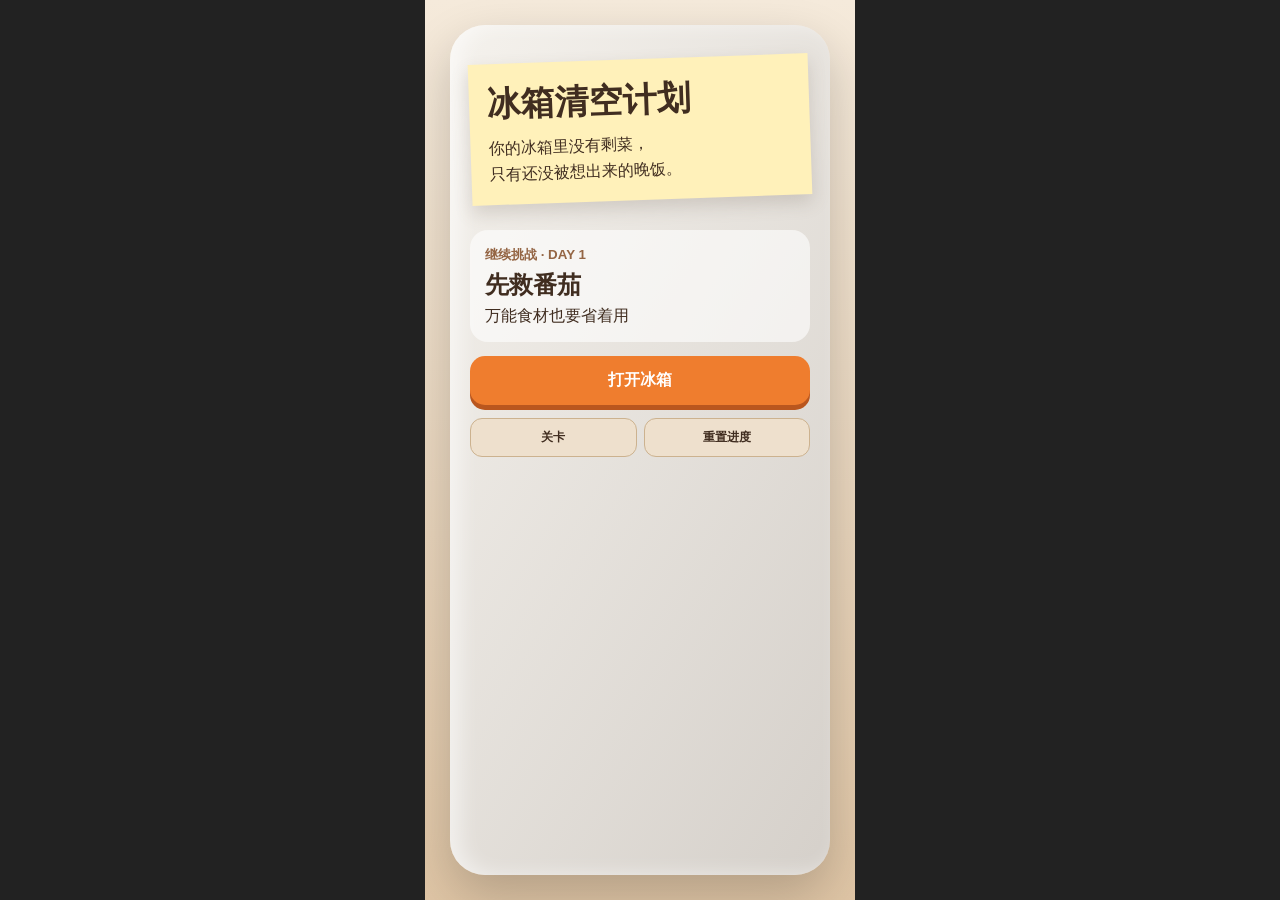
==== game/play.html @ 66531434 "fix: add stable playable entry for browser id collisions" ====
<!doctype html>
<html lang="zh-CN">
<head>
<meta charset="utf-8">
<meta name="viewport" content="width=device-width,initial-scale=1,viewport-fit=cover">
<title>冰箱清空计划 · Play</title>
<style>html,body{margin:0;width:100%;height:100%;overflow:hidden;background:#222}iframe{display:block;width:100%;height:100%;border:0}</style>
</head>
<body>
<iframe id="game" src="./index.html" title="冰箱清空计划"></iframe>
<script>
const frame=document.getElementById('game');
frame.addEventListener('load',()=>{
  const w=frame.contentWindow,d=frame.contentDocument;
  d.addEventListener('click',e=>{
    const id=e.target?.id;
    if(id==='close' && typeof w.setDrawer==='function'){e.preventDefault();w.setDrawer(false);}
    if(id==='confirm' && typeof w.finishGame==='function'){
      e.preventDefault();
      d.getElementById('modalWrap')?.classList.remove('show');
      w.finishGame();
    }
  },true);
});
</script>
</body>
</html>
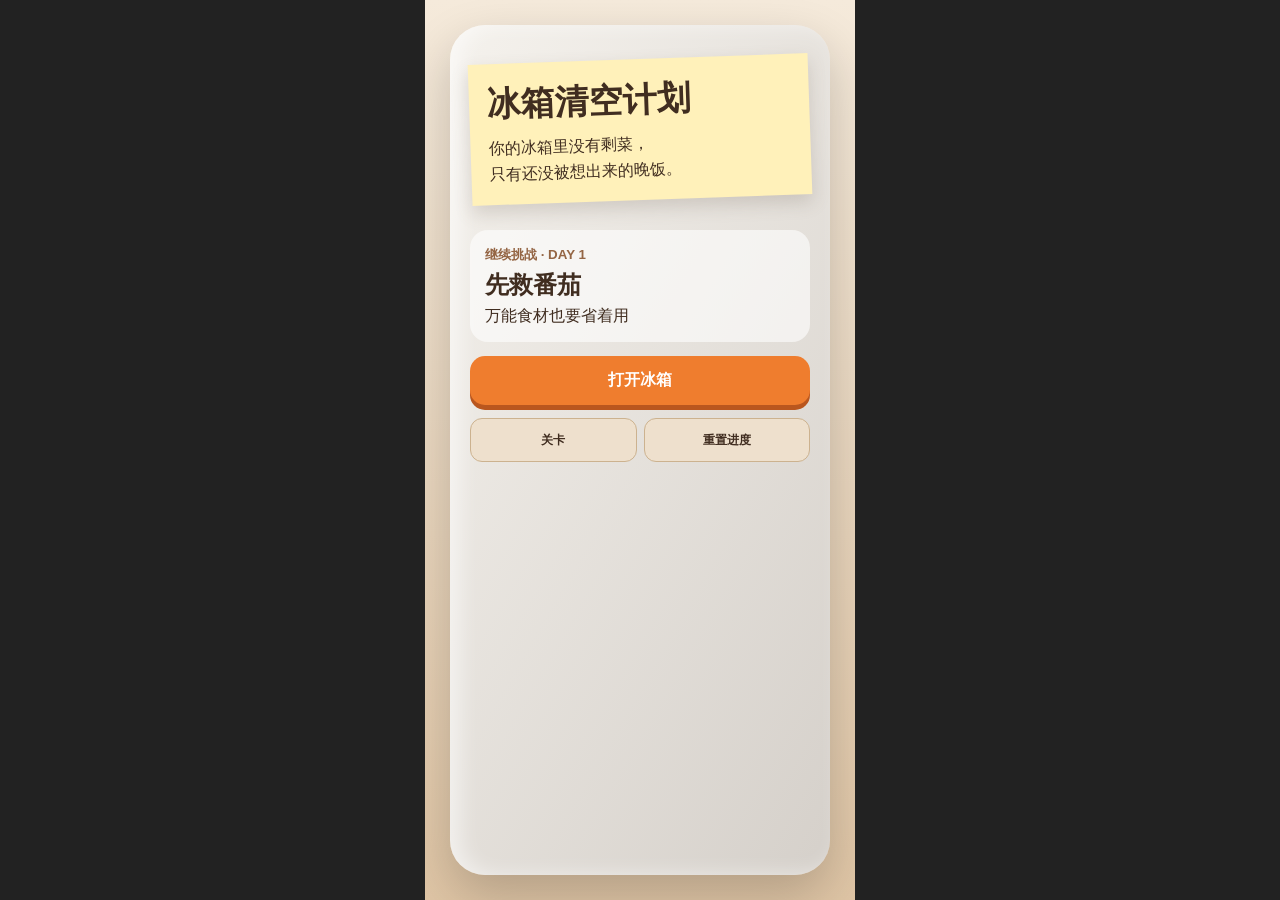
==== commit 50762ca8: "fix: remove play wrapper click patches" ====
--- a/game/play.html
+++ b/game/play.html
@@ -4,24 +4,12 @@
 <meta charset="utf-8">
 <meta name="viewport" content="width=device-width,initial-scale=1,viewport-fit=cover">
 <title>冰箱清空计划 · Play</title>
-<style>html,body{margin:0;width:100%;height:100%;overflow:hidden;background:#222}iframe{display:block;width:100%;height:100%;border:0}</style>
+<style>
+html,body{margin:0;width:100%;height:100%;overflow:hidden;background:#222}
+iframe{display:block;width:100%;height:100%;border:0}
+</style>
 </head>
 <body>
 <iframe id="game" src="./index.html" title="冰箱清空计划"></iframe>
-<script>
-const frame=document.getElementById('game');
-frame.addEventListener('load',()=>{
-  const w=frame.contentWindow,d=frame.contentDocument;
-  d.addEventListener('click',e=>{
-    const id=e.target?.id;
-    if(id==='close' && typeof w.setDrawer==='function'){e.preventDefault();w.setDrawer(false);}
-    if(id==='confirm' && typeof w.finishGame==='function'){
-      e.preventDefault();
-      d.getElementById('modalWrap')?.classList.remove('show');
-      w.finishGame();
-    }
-  },true);
-});
-</script>
 </body>
-</html>+</html>
